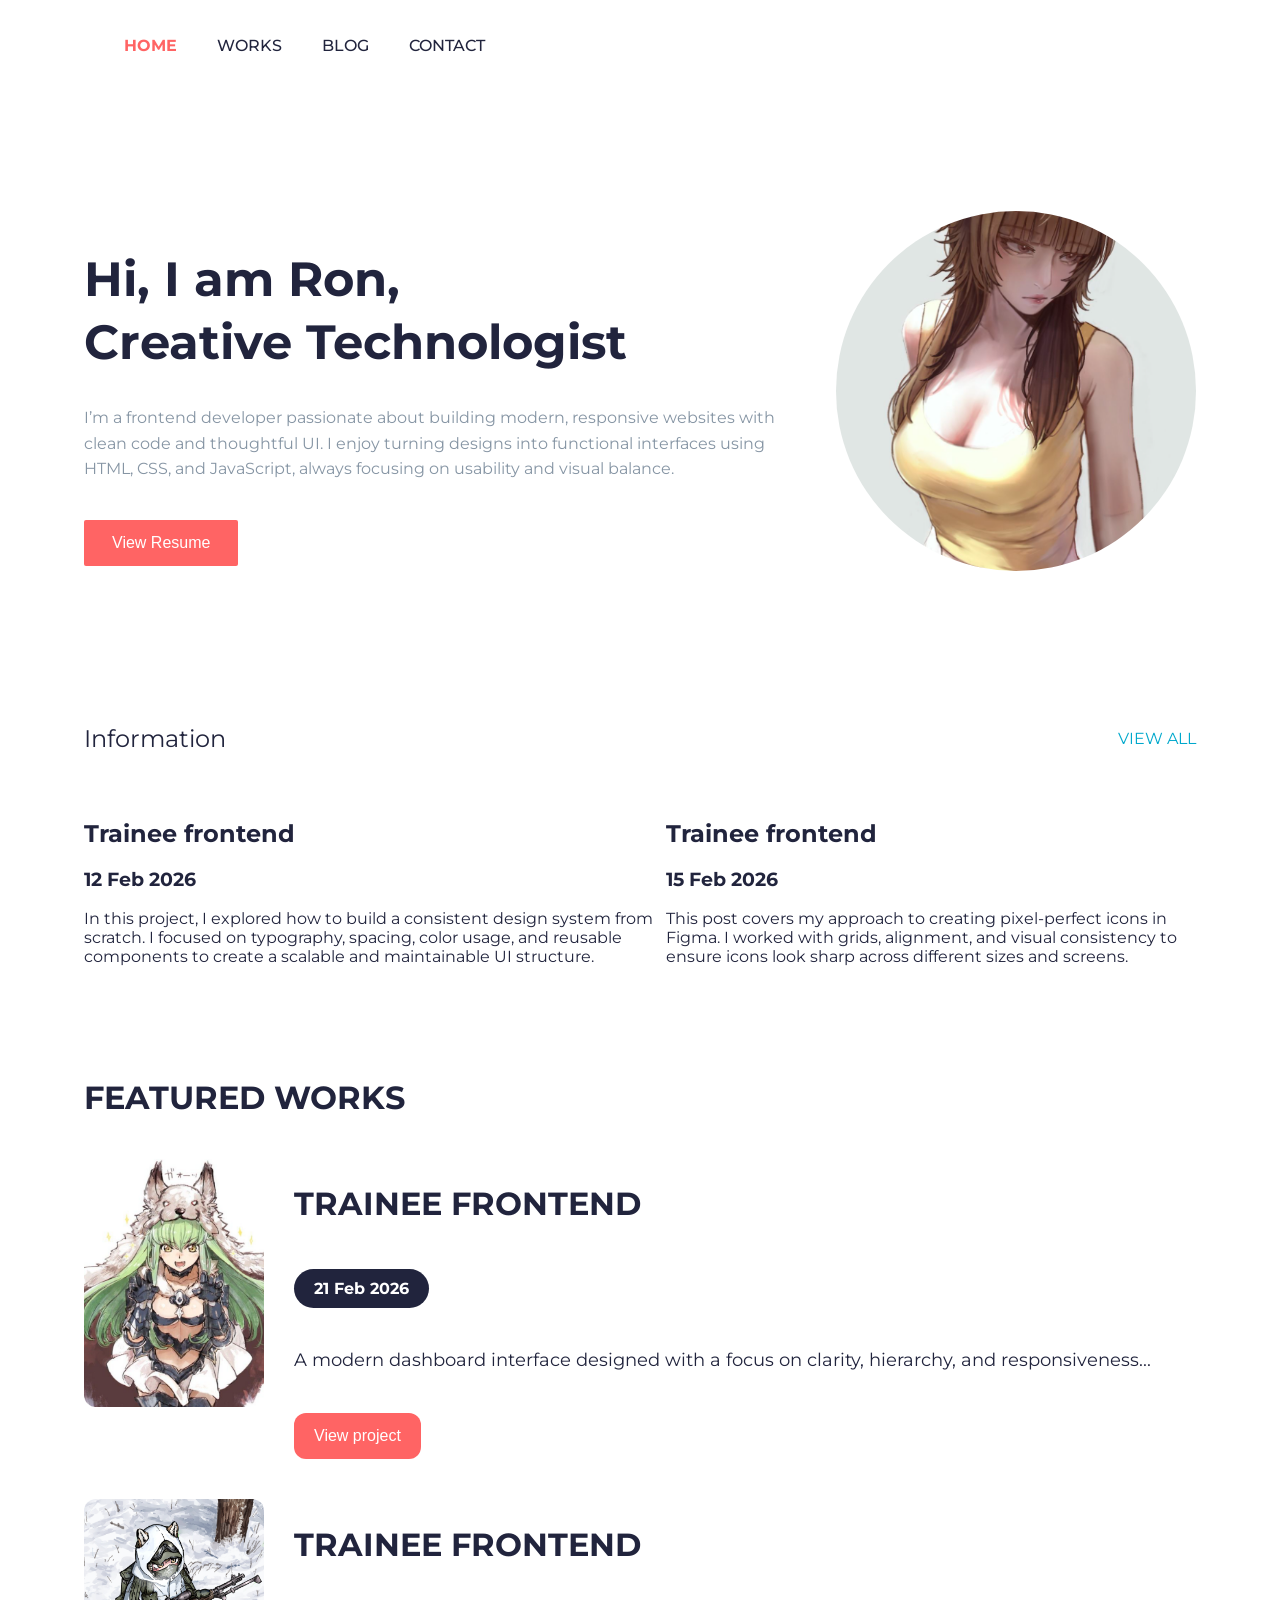
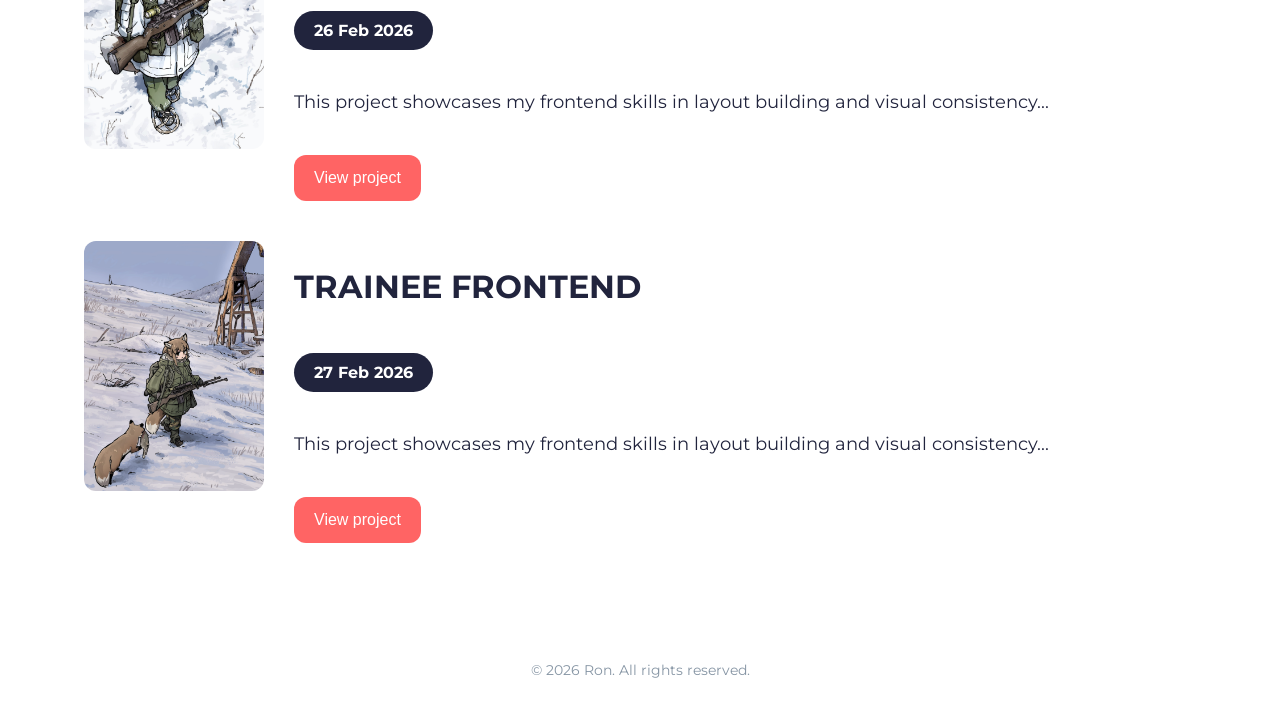
==== index.html @ 17fe28cf "feat:modal window" ====
<!doctype html>
<html lang="en">
	<head>
		<meta charset="UTF-8" />
		<meta name="viewport" content="width=device-width, initial-scale=1.0" />
		<link rel="preconnect" href="https://fonts.googleapis.com" />
		<link rel="preconnect" href="https://fonts.gstatic.com" crossorigin />
		<link
			href="https://fonts.googleapis.com/css2?family=Montserrat:ital,wght@0,100..900;1,100..900&display=swap"
			rel="stylesheet"
		/>
		<link rel="stylesheet" href="./css/style.min.css" />
		<title>Portfolio UI</title>
	</head>
	<body>
		<!-- HEADER -->
		<header class="header">
			<div class="container">
				<nav class="header__nav">
					<ul class="header__list">
						<li class="header__item">
							<a href="index.html" class="header__link active">Home</a>
						</li>
						<li class="header__item">
							<a href="html/works.html" class="header__link">Works</a>
						</li>
						<li class="header__item">
							<a href="html/blog.html" class="header__link">Blog</a>
						</li>
						<li class="header__item">
							<a href="html/contacts.html" class="header__link">Contact</a>
						</li>
					</ul>
				</nav>
			</div>
		</header>

		<!-- MAIN -->
		<main class="hero">
			<div class="container hero__container">
				<div class="hero__content">
					<h1 class="hero__title">
						Hi, I am Ron,<br />
						<span>Creative Technologist</span>
					</h1>
					<p class="hero__subtitle">
						I’m a frontend developer passionate about building modern,
						responsive websites with clean code and thoughtful UI. I enjoy
						turning designs into functional interfaces using HTML, CSS, and
						JavaScript, always focusing on usability and visual balance.
					</p>
					<button class="hero__btn">View Resume</button>
				</div>
				<div class="hero__image">
					<img src="img/hero___img.png" />
				</div>
			</div>
		</main>

		<!-- RECENT -->
		<section class="recent">
			<div class="container recent__container">
				<h2 class="recent__subtitle">Information</h2>
				<a class="recent__link" href="html/blog.html">View all</a>
			</div>
		</section>

		<!-- ABOUT -->
		<section class="about">
			<div class="container about__container"></div>
		</section>

		<!-- FEATURED -->
		<section class="featured">
			<div class="container featured__container">
				<h2 class="featured__title">Featured works</h2>
				<div class="featured__list"></div>
			</div>
		</section>

		<!-- WORKS -->
		<section class="works">
			<div class="container works__container"></div>
		</section>

		<!-- FOOTER -->
		<footer class="footer">
			<div class="container">
				<p class="footer__text">© 2026 Ron. All rights reserved.</p>
			</div>
		</footer>

		<!-- MODAL -->
		<div class="modal">
			<div class="modal__content">
				<button class="modal__close">х</button>
				<h2 class="modal__title"></h2>
				<p class="modal__text"></p>
			</div>
		</div>

		<!-- SCRIPT -->
		<script src="./js/featured.js"></script>
		<script src="./js/index-information.js"></script>
	</body>
</html>
---- css/style.min.css ----
@import"https://fonts.googleapis.com/css2?family=Montserrat:ital,wght@0,100..900;1,100..900&display=swap";:root{--primary-color: #ff6464;--secondary-color: #00a8cc;--font-family: 'Arial, sans-serif';--dark: #21243d;--light: #8695a4;--white: #ffffff}body{margin:0;padding:0;-webkit-box-sizing:border-box;box-sizing:border-box;color:var(--dark);font-family:"Montserrat",sans-serif;background-color:var(--white)}*,*::before,*::after{-webkit-box-sizing:border-box;box-sizing:border-box}ul{list-style:none}.container{max-width:1152px;width:100%;margin:0 auto;padding:0 20px}.header__container{-webkit-box-align:center;-ms-flex-align:center;align-items:center;display:-webkit-box;display:-ms-flexbox;display:flex;padding:20px 0}.header__nav{-webkit-box-align:center;-ms-flex-align:center;align-items:center;display:-webkit-box;display:-ms-flexbox;display:flex;margin-left:auto;padding:20px 0}.header__list{display:-webkit-box;display:-ms-flexbox;display:flex;gap:40px}.header__link{color:var(--dark);font-size:16px;font-weight:500;text-decoration:none;text-transform:uppercase;-webkit-transition:color .3s ease;transition:color .3s ease}.header__link:hover{color:var(--primary-color)}.header__link.active{color:var(--primary-color);font-weight:700}.hero{padding:120px 0}.hero__container{-webkit-box-align:center;-ms-flex-align:center;align-items:center;display:-webkit-box;display:-ms-flexbox;display:flex;-webkit-box-pack:justify;-ms-flex-pack:justify;justify-content:space-between}.hero__content{max-width:700px}.hero__title{font-size:48px;font-weight:700;line-height:1.3}.hero__title span{display:block}.hero__subtitle{margin:24px 0 38px;color:var(--light);font-size:16px;line-height:1.6}.hero__btn{padding:14px 28px;color:#fff;font-size:16px;background:#ff6464;border:none;border-radius:2px;cursor:pointer}.hero__btn:hover{background:var(--secondary-color)}.hero__image{overflow:hidden;height:360px;width:360px;border-radius:50%}.hero__image img{height:100%;width:100%;-o-object-fit:cover;object-fit:cover}.recent{padding:13px 0;background-color:var(--white)}.recent__container{-webkit-box-align:center;-ms-flex-align:center;align-items:center;display:-webkit-box;display:-ms-flexbox;display:flex;-webkit-box-pack:justify;-ms-flex-pack:justify;justify-content:space-between}.recent__content{max-width:700px}.recent__subtitle{margin-bottom:20px;font-size:24px;font-weight:400}.recent__link{color:var(--secondary-color);font-size:16px;font-weight:400;text-decoration:none;text-transform:uppercase;-webkit-transition:color .3s ease;transition:color .3s ease}.recent__link:hover{color:var(--primary-color)}.about{padding:13px 0 39px 0;background-color:var(--white)}.about__container{-webkit-box-align:center;-ms-flex-align:center;align-items:center;display:-webkit-box;display:-ms-flexbox;display:flex;-webkit-box-pack:justify;-ms-flex-pack:justify;justify-content:space-between}.about__content{max-width:500px}.featured{padding:30px 0}.featured__container{display:-webkit-box;display:-ms-flexbox;display:flex;-webkit-box-orient:vertical;-webkit-box-direction:normal;-ms-flex-direction:column;flex-direction:column}.featured__title{margin-bottom:40px;font-size:32px;font-weight:700;text-transform:uppercase}.works__container{display:-webkit-box;display:-ms-flexbox;display:flex;-webkit-box-orient:vertical;-webkit-box-direction:normal;-ms-flex-direction:column;flex-direction:column;gap:50px}.works__work{-webkit-box-align:start;-ms-flex-align:start;align-items:flex-start;display:-webkit-box;display:-ms-flexbox;display:flex;padding-bottom:40px;gap:30px}.works__img{overflow:hidden;height:250px;width:180px;border-radius:12px;-ms-flex-negative:0;flex-shrink:0}.works__img img{display:block;height:100%;width:100%;-o-object-fit:cover;object-fit:cover}.works__content{-webkit-box-align:start;-ms-flex-align:start;align-items:flex-start;display:-webkit-box;display:-ms-flexbox;display:flex;-webkit-box-orient:vertical;-webkit-box-direction:normal;-ms-flex-direction:column;flex-direction:column;gap:20px;-webkit-box-flex:1;-ms-flex:1;flex:1}.works__title{font-size:32px;font-weight:700;text-transform:uppercase}.works__date{-webkit-box-align:center;-ms-flex-align:center;align-items:center;display:-webkit-inline-box;display:-ms-inline-flexbox;display:inline-flex;-webkit-box-pack:center;-ms-flex-pack:center;justify-content:center;padding:10px 20px;color:var(--white);font-size:16px;font-weight:700;background:var(--dark);border-radius:30px}.works__text{color:var(--dark);font-size:18px;line-height:1.6}.works__work .card__btn{padding:14px 20px;color:var(--white);font-size:16px;background:var(--primary-color);border:none;border-radius:12px;cursor:pointer}.works__work .card__btn:hover{background:var(--secondary-color)}.modal{-webkit-box-align:center;-ms-flex-align:center;align-items:center;display:none;-webkit-box-pack:center;-ms-flex-pack:center;justify-content:center;left:0;position:fixed;top:0;z-index:1000;height:100%;width:100%;background:rgba(0,0,0,.7)}.modal__content{position:relative;width:500px;padding:30px;background:#fff;border-radius:20px}.modal__close{position:absolute;right:15px;top:15px;font-size:22px;background:rgba(0,0,0,0);border:none;cursor:pointer}.modal__title{margin-bottom:20px;font-size:28px;font-weight:700}.modal__text{line-height:1.7}.footer{padding:34px 0;text-align:center}.footer__text{color:var(--light);font-size:14px}
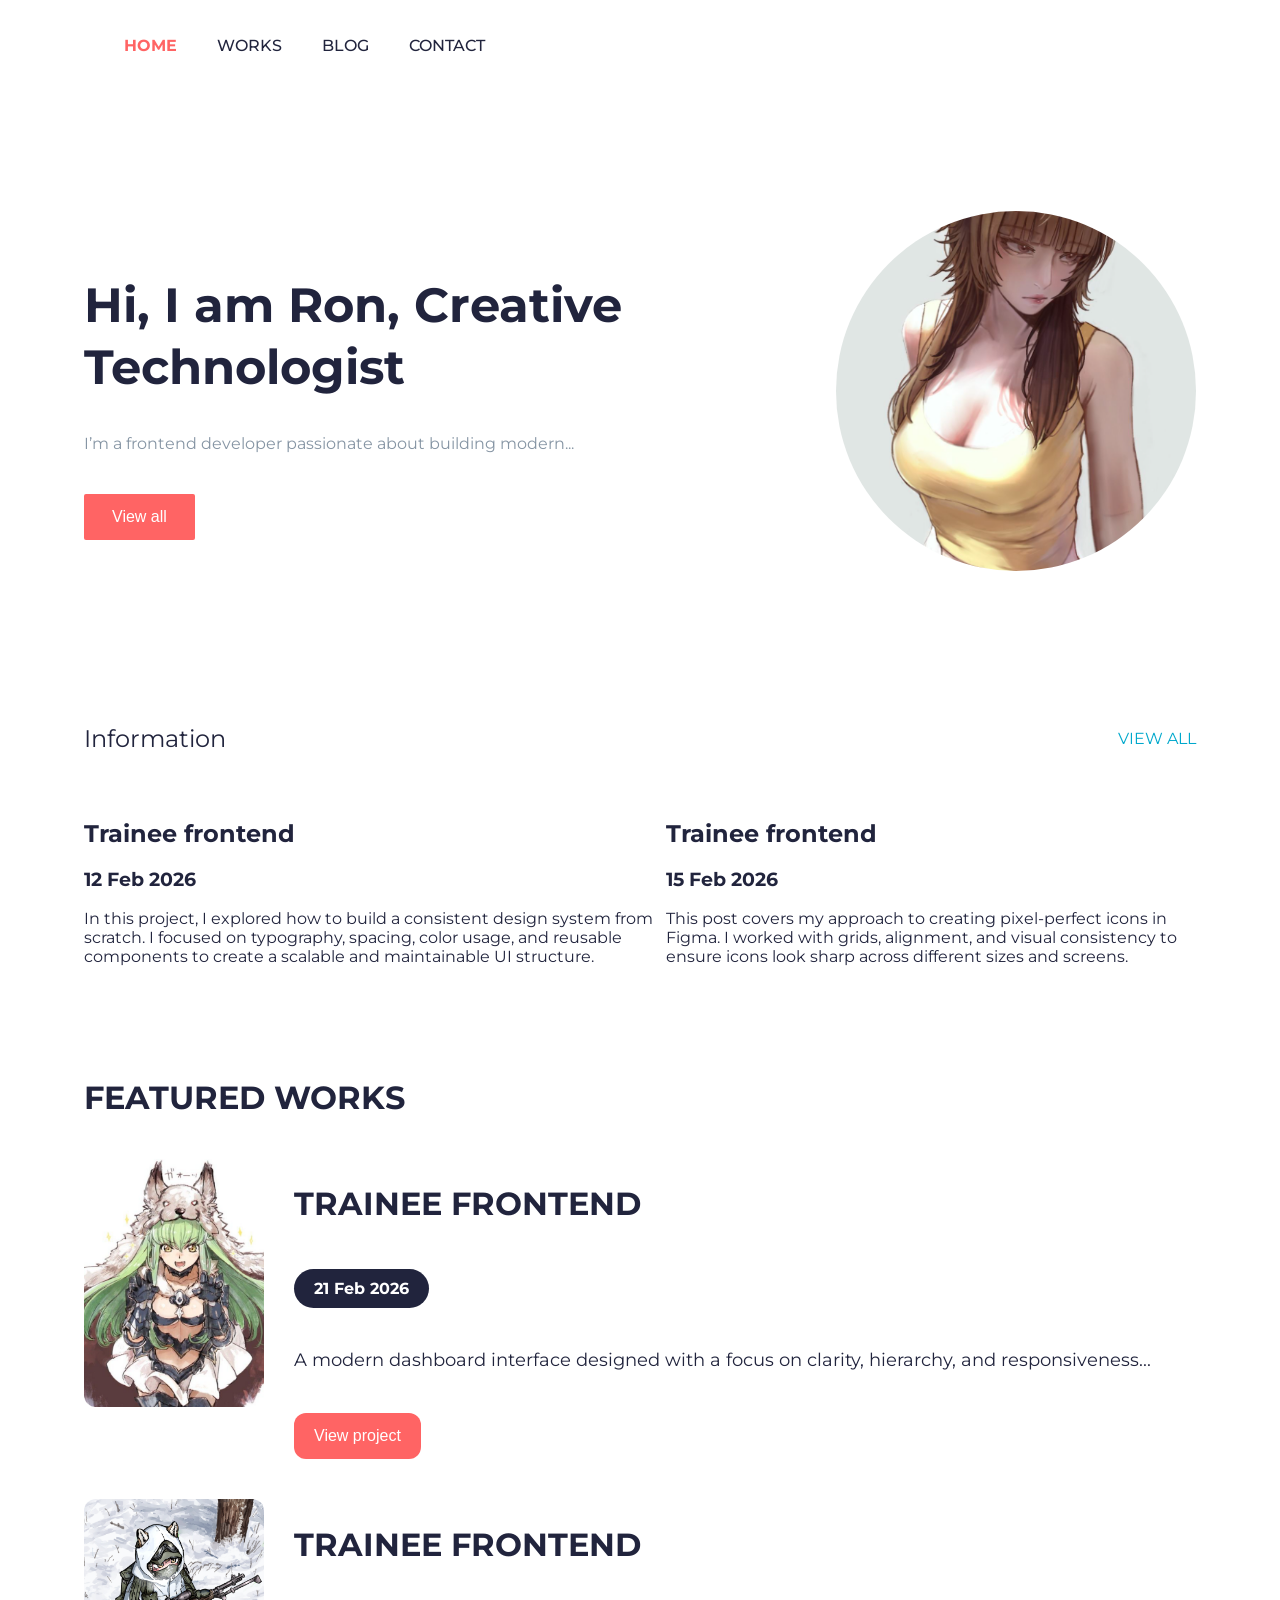
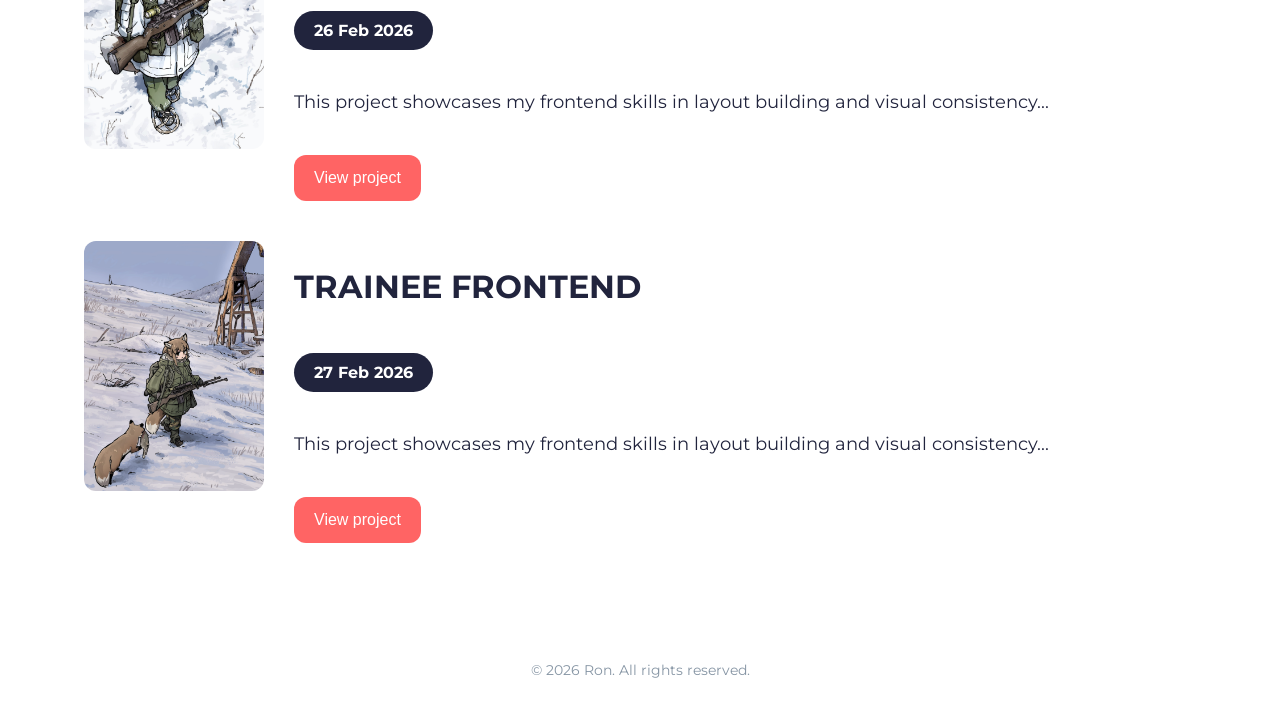
==== commit 8c41bd99: "feat: active hero_btn View all" ====
--- a/index.html
+++ b/index.html
@@ -37,24 +37,7 @@
 
 		<!-- MAIN -->
 		<main class="hero">
-			<div class="container hero__container">
-				<div class="hero__content">
-					<h1 class="hero__title">
-						Hi, I am Ron,<br />
-						<span>Creative Technologist</span>
-					</h1>
-					<p class="hero__subtitle">
-						I’m a frontend developer passionate about building modern,
-						responsive websites with clean code and thoughtful UI. I enjoy
-						turning designs into functional interfaces using HTML, CSS, and
-						JavaScript, always focusing on usability and visual balance.
-					</p>
-					<button class="hero__btn">View Resume</button>
-				</div>
-				<div class="hero__image">
-					<img src="img/hero___img.png" />
-				</div>
-			</div>
+			<div class="container hero__container"></div>
 		</main>
 
 		<!-- RECENT -->
@@ -102,5 +85,8 @@
 		<!-- SCRIPT -->
 		<script src="./js/featured.js"></script>
 		<script src="./js/index-information.js"></script>
+		<script src="./js/modal-index.js"></script>
+		<script src="./js/hero-index.js"></script>
+		<script src="./js/modal-hero.js"></script>
 	</body>
 </html>
